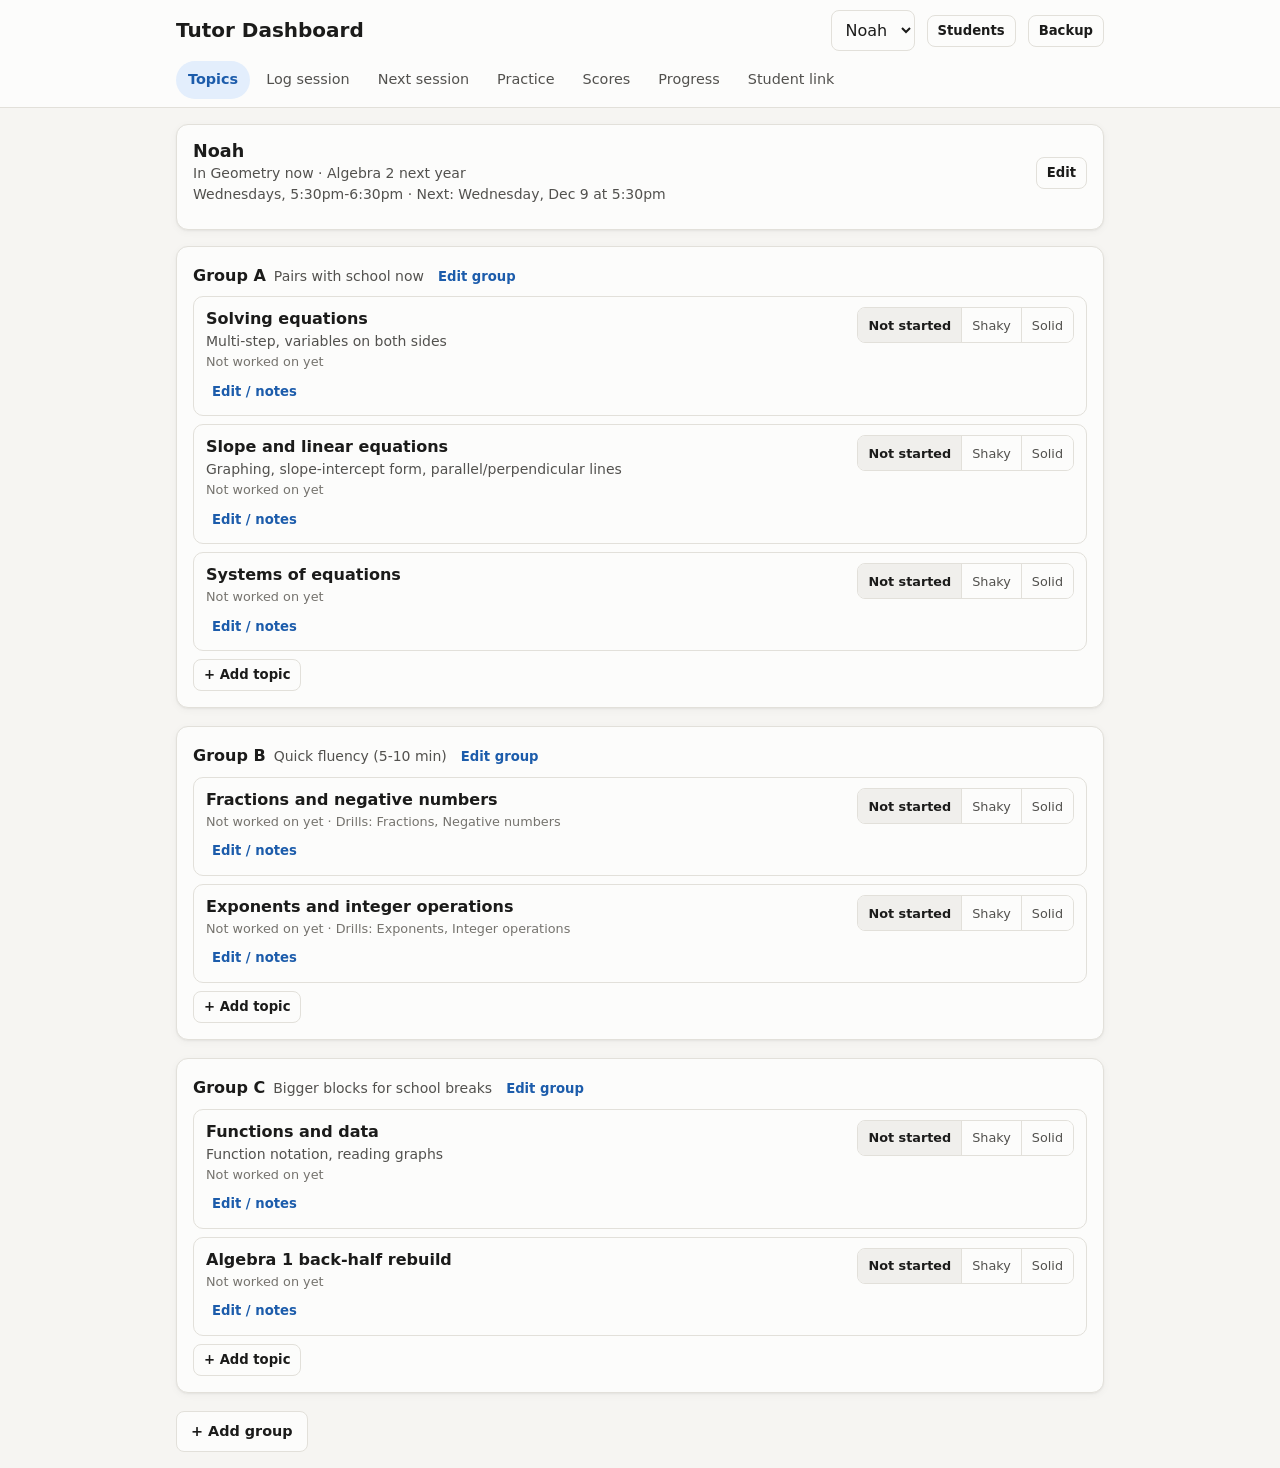
==== index.html @ aded9252 "Add tutor and student dashboards Tutor view: roster, grouped topic tracker, quick session log with p" ====
<!doctype html>
<html lang="en">
<head>
  <meta charset="utf-8">
  <meta name="viewport" content="width=device-width, initial-scale=1">
  <meta name="theme-color" content="#2a78d6">
  <title>Tutor Dashboard</title>
  <link rel="stylesheet" href="css/style.css">
</head>
<body>
  <header class="topbar">
    <div class="topbar-inner">
      <h1>Tutor Dashboard</h1>
      <select id="studentPicker" aria-label="Choose student" style="width:auto;max-width:180px"></select>
      <button class="btn small" data-act="goRoster">Students</button>
      <button class="btn small" data-act="goBackup">Backup</button>
    </div>
    <nav class="tabs" id="tabs" aria-label="Sections"></nav>
  </header>

  <main class="wrap" id="view"></main>

  <dialog id="dlg"><form method="dialog" id="dlgForm"></form></dialog>

  <script src="js/common.js"></script>
  <script src="js/tutor.js"></script>
</body>
</html>
---- css/style.css ----
:root {
  color-scheme: light;
  --bg: #f6f5f2;
  --surface: #fcfcfb;
  --surface-2: #f0efec;
  --border: #e2e0da;
  --text: #1b1b1a;
  --text-2: #52514e;
  --text-3: #75736e;
  --accent: #2a78d6;
  --accent-ink: #1c5cab;
  --accent-soft: #e3eefc;
  --danger: #c23434;
  --series-1: #2a78d6;
  --series-2: #eb6834;
  --st-none: #b9b7b0;
  --st-shaky: #fab219;
  --st-solid: #0ca30c;
  --st-shaky-ink: #8a5a00;
  --st-solid-ink: #006300;
  --radius: 12px;
  --shadow: 0 1px 2px rgba(0,0,0,.05), 0 2px 8px rgba(0,0,0,.04);
}
@media (prefers-color-scheme: dark) {
  :root:not([data-theme="light"]) {
    color-scheme: dark;
    --bg: #121211;
    --surface: #1a1a19;
    --surface-2: #242422;
    --border: #33332f;
    --text: #f0efec;
    --text-2: #c3c2b7;
    --text-3: #9a998f;
    --accent: #3987e5;
    --accent-ink: #86b6ef;
    --accent-soft: #1d2c40;
    --danger: #e66767;
    --series-1: #3987e5;
    --series-2: #d95926;
    --st-none: #5d5c57;
    --st-shaky-ink: #fab219;
    --st-solid-ink: #4fd04f;
    --shadow: none;
  }
}
:root[data-theme="dark"] {
  color-scheme: dark;
  --bg: #121211; --surface: #1a1a19; --surface-2: #242422; --border: #33332f;
  --text: #f0efec; --text-2: #c3c2b7; --text-3: #9a998f;
  --accent: #3987e5; --accent-ink: #86b6ef; --accent-soft: #1d2c40; --danger: #e66767;
  --series-1: #3987e5; --series-2: #d95926; --st-none: #5d5c57;
  --st-shaky-ink: #fab219; --st-solid-ink: #4fd04f; --shadow: none;
}

* { box-sizing: border-box; }
html { -webkit-text-size-adjust: 100%; }
body {
  margin: 0;
  background: var(--bg);
  color: var(--text);
  font: 16px/1.5 system-ui, -apple-system, "Segoe UI", Roboto, sans-serif;
}
a { color: var(--accent-ink); }
h1, h2, h3 { line-height: 1.25; margin: 0 0 .5rem; }
h1 { font-size: 1.25rem; }
h2 { font-size: 1.1rem; }
h3 { font-size: 1rem; }
p { margin: 0 0 .75rem; }
.muted { color: var(--text-2); }
.small { font-size: .875rem; }
.hidden { display: none !important; }

/* Layout */
.topbar {
  position: sticky; top: 0; z-index: 10;
  background: var(--surface);
  border-bottom: 1px solid var(--border);
}
.topbar-inner {
  max-width: 960px; margin: 0 auto; padding: 10px 16px;
  display: flex; align-items: center; gap: 12px; flex-wrap: wrap;
}
.topbar h1 { margin: 0; flex: 1; min-width: 140px; }
@media (max-width: 520px) { .topbar h1 { flex-basis: 100%; } .topbar select { flex: 1; } }
.wrap { max-width: 960px; margin: 0 auto; padding: 16px; }
.tabs {
  display: flex; gap: 4px; overflow-x: auto; scrollbar-width: none;
  max-width: 960px; margin: 0 auto; padding: 0 16px 8px;
}
.tabs::-webkit-scrollbar { display: none; }
.tab {
  flex: none; border: 0; background: transparent; color: var(--text-2);
  padding: 8px 12px; border-radius: 999px; font: inherit; font-size: .9rem; cursor: pointer;
}
.tab[aria-selected="true"] { background: var(--accent-soft); color: var(--accent-ink); font-weight: 600; }

.card {
  background: var(--surface); border: 1px solid var(--border);
  border-radius: var(--radius); padding: 16px; margin-bottom: 16px; box-shadow: var(--shadow);
}
.card-head { display: flex; align-items: center; justify-content: space-between; gap: 8px; flex-wrap: wrap; margin-bottom: 8px; }
.card-head h2, .card-head h3 { margin: 0; }
.grid-2 { display: grid; gap: 16px; grid-template-columns: 1fr; }
@media (min-width: 720px) { .grid-2 { grid-template-columns: 1fr 1fr; } }
.row { display: flex; gap: 8px; flex-wrap: wrap; align-items: center; }
.row > .grow { flex: 1; min-width: 0; }
.stack > * + * { margin-top: 8px; }

/* Forms */
label { display: block; font-size: .875rem; color: var(--text-2); margin-bottom: 4px; }
input, select, textarea {
  width: 100%; font: inherit; font-size: 16px; color: var(--text);
  background: var(--surface); border: 1px solid var(--border); border-radius: 8px;
  padding: 9px 10px;
}
textarea { min-height: 70px; resize: vertical; }
input:focus, select:focus, textarea:focus, button:focus-visible { outline: 2px solid var(--accent); outline-offset: 1px; }
input[type="checkbox"] { width: 20px; height: 20px; margin: 0; accent-color: var(--accent); flex: none; }
.field { margin-bottom: 12px; }
.fields { display: grid; gap: 0 12px; grid-template-columns: 1fr; }
@media (min-width: 560px) { .fields { grid-template-columns: 1fr 1fr; } }
.fields .full { grid-column: 1 / -1; }

.btn {
  display: inline-flex; align-items: center; justify-content: center; gap: 6px;
  font: inherit; font-size: .9rem; font-weight: 600; cursor: pointer;
  border-radius: 8px; padding: 9px 14px; border: 1px solid var(--border);
  background: var(--surface); color: var(--text); text-decoration: none; min-height: 40px;
}
.btn:hover { background: var(--surface-2); }
.btn.primary { background: var(--accent); border-color: var(--accent); color: #fff; }
.btn.primary:hover { filter: brightness(1.07); }
.btn.danger { color: var(--danger); }
.btn.small { padding: 5px 10px; min-height: 32px; font-size: .825rem; }
.btn.link { border: 0; background: none; padding: 4px 6px; min-height: 0; color: var(--accent-ink); }
.btn.block { width: 100%; }

/* Status */
.seg { display: inline-flex; border: 1px solid var(--border); border-radius: 8px; overflow: hidden; }
.seg button {
  font: inherit; font-size: .8rem; border: 0; background: var(--surface); color: var(--text-2);
  padding: 6px 10px; cursor: pointer; min-height: 34px;
}
.seg button + button { border-left: 1px solid var(--border); }
.seg button[aria-pressed="true"][data-s="none"] { background: var(--surface-2); color: var(--text); font-weight: 600; }
.seg button[aria-pressed="true"][data-s="shaky"] { background: var(--st-shaky); color: #2b1d00; font-weight: 600; }
.seg button[aria-pressed="true"][data-s="solid"] { background: var(--st-solid); color: #fff; font-weight: 600; }

.pill {
  display: inline-flex; align-items: center; gap: 5px; font-size: .78rem; font-weight: 600;
  border-radius: 999px; padding: 2px 9px; background: var(--surface-2); color: var(--text-2); white-space: nowrap;
}
.pill .dot { width: 8px; height: 8px; border-radius: 50%; background: var(--st-none); }
.pill.shaky { color: var(--st-shaky-ink); }
.pill.shaky .dot { background: var(--st-shaky); }
.pill.solid { color: var(--st-solid-ink); }
.pill.solid .dot { background: var(--st-solid); }
.pill.info { background: var(--accent-soft); color: var(--accent-ink); }

/* Topic list */
.group { margin-bottom: 18px; }
.group-head { display: flex; align-items: baseline; gap: 8px; flex-wrap: wrap; margin-bottom: 6px; }
.group-head h3 { margin: 0; }
.topic {
  border: 1px solid var(--border); border-radius: 10px; padding: 10px 12px; margin-bottom: 8px; background: var(--surface);
}
.topic-top { display: flex; gap: 8px; align-items: flex-start; justify-content: space-between; flex-wrap: wrap; }
.topic-name { font-weight: 600; }
.topic-meta { font-size: .8rem; color: var(--text-3); }
details > summary { cursor: pointer; color: var(--accent-ink); font-size: .85rem; list-style: none; }
details > summary::-webkit-details-marker { display: none; }

/* Lists */
.list { list-style: none; margin: 0; padding: 0; }
.list li { padding: 10px 0; border-bottom: 1px solid var(--border); }
.list li:last-child { border-bottom: 0; }
.empty { color: var(--text-3); font-size: .9rem; padding: 8px 0; }

/* Progress bars (student) */
.pbar { height: 12px; background: var(--surface-2); border-radius: 999px; overflow: hidden; }
.pbar > span { display: block; height: 100%; border-radius: 999px; background: var(--accent); transition: width .4s; }
.pbar.shaky > span { background: var(--st-shaky); }
.pbar.solid > span { background: var(--st-solid); }

/* Planner */
.plan-item { display: flex; gap: 12px; align-items: flex-start; padding: 10px 0; border-bottom: 1px solid var(--border); }
.plan-item:last-child { border-bottom: 0; }
.plan-rank {
  flex: none; width: 28px; height: 28px; border-radius: 50%; display: grid; place-items: center;
  background: var(--accent-soft); color: var(--accent-ink); font-weight: 700; font-size: .85rem;
}
.reasons { font-size: .8rem; color: var(--text-2); }

/* Timeline grid */
.tl-wrap { overflow-x: auto; }
.tl { border-collapse: separate; border-spacing: 2px; font-size: .78rem; }
.tl th { font-weight: 500; color: var(--text-3); white-space: nowrap; padding: 2px 4px; }
.tl th.topic-col { text-align: left; color: var(--text); min-width: 140px; max-width: 200px; white-space: normal; }
.tl td { width: 34px; min-width: 34px; height: 26px; border-radius: 4px; text-align: center; font-weight: 700; font-size: .7rem; }
.tl td.none { background: var(--surface-2); color: var(--text-3); }
.tl td.shaky { background: var(--st-shaky); color: #2b1d00; }
.tl td.solid { background: var(--st-solid); color: #fff; }
.tl td.blank { background: transparent; }
.legend { display: flex; gap: 14px; flex-wrap: wrap; font-size: .8rem; color: var(--text-2); margin-top: 8px; }
.legend span { display: inline-flex; gap: 6px; align-items: center; }
.sw { width: 12px; height: 12px; border-radius: 3px; display: inline-block; }
.sw.line { height: 3px; border-radius: 2px; }

/* Score chart */
.chart { position: relative; }
.chart svg { display: block; width: 100%; height: auto; overflow: visible; }
.chart .grid line { stroke: var(--border); }
.chart .axis text { fill: var(--text-3); font-size: 11px; }
.chart .lbl { font-size: 11px; font-weight: 600; fill: var(--text-2); }
.tip {
  position: absolute; pointer-events: none; background: var(--text); color: var(--bg);
  font-size: .8rem; padding: 6px 9px; border-radius: 6px; white-space: nowrap; transform: translate(-50%, -110%);
}
.flag {
  border-left: 4px solid var(--st-shaky); background: var(--surface-2); border-radius: 6px; padding: 10px 12px; font-size: .9rem;
}
.flag.good { border-color: var(--st-solid); }
table.data { width: 100%; border-collapse: collapse; font-size: .875rem; }
table.data th, table.data td { text-align: left; padding: 7px 6px; border-bottom: 1px solid var(--border); }
table.data th { color: var(--text-3); font-weight: 500; }

/* Student hero / drills */
.hero { background: var(--accent-soft); border-color: transparent; }
.hero h2 { color: var(--accent-ink); }
.stats { display: grid; grid-template-columns: repeat(3, 1fr); gap: 8px; }
.stat { background: var(--surface); border: 1px solid var(--border); border-radius: 10px; padding: 10px; text-align: center; }
.stat b { display: block; font-size: 1.4rem; line-height: 1.2; }
.stat span { font-size: .75rem; color: var(--text-2); }
.drill-grid { display: grid; gap: 10px; grid-template-columns: 1fr 1fr; }
.drill-btn {
  text-align: left; font: inherit; cursor: pointer; border: 1px solid var(--border); border-radius: 10px;
  background: var(--surface); color: var(--text); padding: 12px;
}
.drill-btn:hover { border-color: var(--accent); }
.drill-btn b { display: block; }
.drill-btn span { font-size: .8rem; color: var(--text-2); }
.drill-btn.rec { border-color: var(--accent); background: var(--accent-soft); }
.question { font-size: 1.6rem; font-weight: 700; text-align: center; padding: 18px 0 12px; font-variant-numeric: tabular-nums; }
.answer-row { display: flex; gap: 8px; }
.answer-row input { font-size: 1.2rem; text-align: center; }
.feedback { min-height: 1.6em; text-align: center; font-weight: 600; margin-top: 10px; }
.feedback.ok { color: var(--st-solid-ink); }
.feedback.no { color: var(--text-2); }
.conf { display: grid; grid-template-columns: repeat(5, 1fr); gap: 6px; }
.conf button {
  font: inherit; font-size: .78rem; border: 1px solid var(--border); border-radius: 8px; background: var(--surface);
  color: var(--text); padding: 10px 4px; cursor: pointer; line-height: 1.2;
}
.conf button b { display: block; font-size: 1.1rem; }
.conf button[aria-pressed="true"] { background: var(--accent); border-color: var(--accent); color: #fff; }

.toast {
  position: fixed; left: 50%; bottom: 20px; transform: translateX(-50%); z-index: 50;
  background: var(--text); color: var(--bg); padding: 10px 16px; border-radius: 999px; font-size: .9rem;
  box-shadow: 0 4px 16px rgba(0,0,0,.2); max-width: calc(100% - 32px); text-align: center;
}
.code-box { font-family: ui-monospace, Menlo, Consolas, monospace; font-size: .8rem; word-break: break-all; }

dialog {
  border: 1px solid var(--border); border-radius: var(--radius); background: var(--surface); color: var(--text);
  padding: 16px; width: min(560px, calc(100% - 32px)); max-height: calc(100% - 32px);
}
dialog::backdrop { background: rgba(0,0,0,.4); }

@media print { .topbar, .tabs, .btn { display: none !important; } }
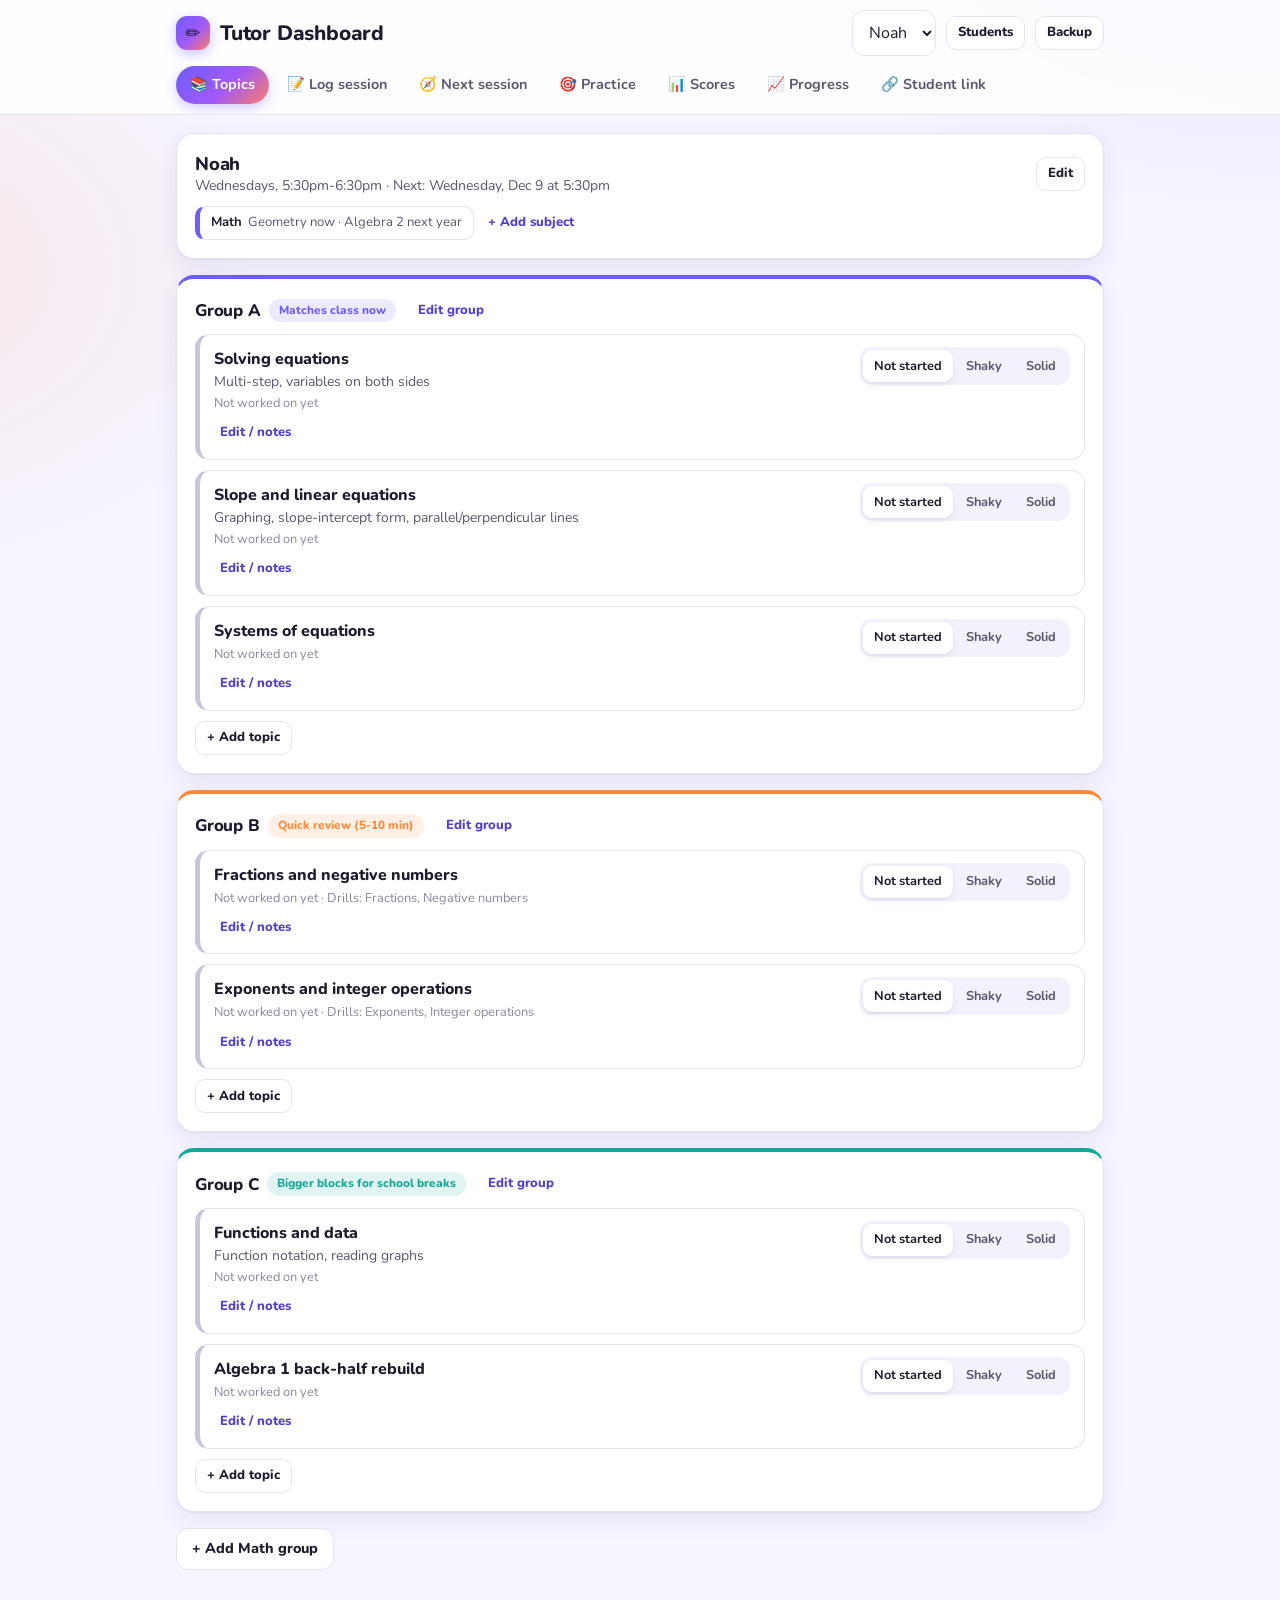
==== commit ceb556a8: "Refresh the look of both dashboards Warmer violet-to-coral palette with matching dark mode, Nunito f" ====
--- a/index.html
+++ b/index.html
@@ -3,14 +3,17 @@
 <head>
   <meta charset="utf-8">
   <meta name="viewport" content="width=device-width, initial-scale=1">
-  <meta name="theme-color" content="#2a78d6">
+  <meta name="theme-color" content="#6d5dfc">
   <title>Tutor Dashboard</title>
+  <link rel="preconnect" href="https://fonts.googleapis.com">
+  <link rel="preconnect" href="https://fonts.gstatic.com" crossorigin>
+  <link rel="stylesheet" href="https://fonts.googleapis.com/css2?family=Nunito:wght@400;600;700;800;900&display=swap">
   <link rel="stylesheet" href="css/style.css">
 </head>
 <body>
   <header class="topbar">
     <div class="topbar-inner">
-      <h1>Tutor Dashboard</h1>
+      <h1><span class="logo" aria-hidden="true">✏️</span>Tutor Dashboard</h1>
       <select id="studentPicker" aria-label="Choose student" style="width:auto;max-width:180px"></select>
       <button class="btn small" data-act="goRoster">Students</button>
       <button class="btn small" data-act="goBackup">Backup</button>
--- a/css/style.css
+++ b/css/style.css
@@ -1,69 +1,106 @@
 :root {
   color-scheme: light;
-  --bg: #f6f5f2;
-  --surface: #fcfcfb;
-  --surface-2: #f0efec;
-  --border: #e2e0da;
-  --text: #1b1b1a;
-  --text-2: #52514e;
-  --text-3: #75736e;
-  --accent: #2a78d6;
-  --accent-ink: #1c5cab;
-  --accent-soft: #e3eefc;
-  --danger: #c23434;
+  --bg: #f6f4ff;
+  --bg-glow-1: rgba(139, 125, 255, .18);
+  --bg-glow-2: rgba(255, 138, 101, .14);
+  --surface: #ffffff;
+  --surface-2: #f3f1fb;
+  --border: #e6e2f3;
+  --text: #1f1b2e;
+  --text-2: #5a5670;
+  --text-3: #8b87a1;
+  --accent: #6d5dfc;
+  --accent-ink: #4f3fd9;
+  --accent-soft: #eeebff;
+  --brand: linear-gradient(135deg, #6d5dfc 0%, #a259f7 55%, #ff7f66 100%);
+  --danger: #d6455d;
   --series-1: #2a78d6;
   --series-2: #eb6834;
-  --st-none: #b9b7b0;
+  --st-none: #c9c5d8;
   --st-shaky: #fab219;
-  --st-solid: #0ca30c;
+  --st-solid: #1fb36b;
   --st-shaky-ink: #8a5a00;
-  --st-solid-ink: #006300;
-  --radius: 12px;
-  --shadow: 0 1px 2px rgba(0,0,0,.05), 0 2px 8px rgba(0,0,0,.04);
+  --st-shaky-soft: #fff4d9;
+  --st-solid-ink: #0b7a45;
+  --st-solid-soft: #e0f7ea;
+  --k-school: #6d5dfc;
+  --k-fluency: #ff8a3d;
+  --k-break: #14a89a;
+  --k-other: #8b87a1;
+  --subj-0: #6d5dfc;
+  --subj-1: #ff7f66;
+  --subj-2: #14a89a;
+  --subj-3: #e0559a;
+  --subj-4: #2a78d6;
+  --radius: 18px;
+  --shadow: 0 1px 2px rgba(40, 25, 110, .05), 0 8px 24px rgba(40, 25, 110, .07);
+  --shadow-sm: 0 1px 2px rgba(40, 25, 110, .06), 0 3px 8px rgba(40, 25, 110, .06);
 }
 @media (prefers-color-scheme: dark) {
   :root:not([data-theme="light"]) {
     color-scheme: dark;
-    --bg: #121211;
-    --surface: #1a1a19;
-    --surface-2: #242422;
-    --border: #33332f;
-    --text: #f0efec;
-    --text-2: #c3c2b7;
-    --text-3: #9a998f;
-    --accent: #3987e5;
-    --accent-ink: #86b6ef;
-    --accent-soft: #1d2c40;
-    --danger: #e66767;
+    --bg: #13111b;
+    --bg-glow-1: rgba(139, 125, 255, .14);
+    --bg-glow-2: rgba(255, 138, 101, .08);
+    --surface: #1d1a28;
+    --surface-2: #272336;
+    --border: #353048;
+    --text: #f3f1fa;
+    --text-2: #c5c0da;
+    --text-3: #908ba8;
+    --accent: #8b7dff;
+    --accent-ink: #b9b0ff;
+    --accent-soft: #2b2650;
+    --danger: #f07386;
     --series-1: #3987e5;
     --series-2: #d95926;
-    --st-none: #5d5c57;
-    --st-shaky-ink: #fab219;
-    --st-solid-ink: #4fd04f;
-    --shadow: none;
+    --st-none: #4d4862;
+    --st-shaky-ink: #fbc34d;
+    --st-shaky-soft: #3a3020;
+    --st-solid-ink: #5fdc9c;
+    --st-solid-soft: #183527;
+    --k-school: #8b7dff;
+    --k-fluency: #ff9a55;
+    --k-break: #2cc4b4;
+    --subj-0: #8b7dff;
+    --subj-1: #ff8f78;
+    --subj-2: #2cc4b4;
+    --subj-3: #ef6fae;
+    --subj-4: #4b97ee;
+    --shadow: 0 1px 2px rgba(0, 0, 0, .3), 0 8px 24px rgba(0, 0, 0, .25);
+    --shadow-sm: 0 1px 2px rgba(0, 0, 0, .3);
   }
 }
 :root[data-theme="dark"] {
   color-scheme: dark;
-  --bg: #121211; --surface: #1a1a19; --surface-2: #242422; --border: #33332f;
-  --text: #f0efec; --text-2: #c3c2b7; --text-3: #9a998f;
-  --accent: #3987e5; --accent-ink: #86b6ef; --accent-soft: #1d2c40; --danger: #e66767;
-  --series-1: #3987e5; --series-2: #d95926; --st-none: #5d5c57;
-  --st-shaky-ink: #fab219; --st-solid-ink: #4fd04f; --shadow: none;
+  --bg: #13111b; --bg-glow-1: rgba(139, 125, 255, .14); --bg-glow-2: rgba(255, 138, 101, .08);
+  --surface: #1d1a28; --surface-2: #272336; --border: #353048;
+  --text: #f3f1fa; --text-2: #c5c0da; --text-3: #908ba8;
+  --accent: #8b7dff; --accent-ink: #b9b0ff; --accent-soft: #2b2650; --danger: #f07386;
+  --series-1: #3987e5; --series-2: #d95926; --st-none: #4d4862;
+  --st-shaky-ink: #fbc34d; --st-shaky-soft: #3a3020; --st-solid-ink: #5fdc9c; --st-solid-soft: #183527;
+  --k-school: #8b7dff; --k-fluency: #ff9a55; --k-break: #2cc4b4;
+  --subj-0: #8b7dff; --subj-1: #ff8f78; --subj-2: #2cc4b4; --subj-3: #ef6fae; --subj-4: #4b97ee;
+  --shadow: 0 1px 2px rgba(0, 0, 0, .3), 0 8px 24px rgba(0, 0, 0, .25); --shadow-sm: 0 1px 2px rgba(0, 0, 0, .3);
 }
 
 * { box-sizing: border-box; }
 html { -webkit-text-size-adjust: 100%; }
 body {
   margin: 0;
-  background: var(--bg);
+  min-height: 100vh;
+  background:
+    radial-gradient(900px 500px at 100% -10%, var(--bg-glow-1), transparent 60%),
+    radial-gradient(700px 500px at -10% 30%, var(--bg-glow-2), transparent 60%),
+    var(--bg);
+  background-attachment: fixed;
   color: var(--text);
-  font: 16px/1.5 system-ui, -apple-system, "Segoe UI", Roboto, sans-serif;
+  font: 16px/1.5 "Nunito", system-ui, -apple-system, "Segoe UI", Roboto, sans-serif;
 }
 a { color: var(--accent-ink); }
-h1, h2, h3 { line-height: 1.25; margin: 0 0 .5rem; }
-h1 { font-size: 1.25rem; }
-h2 { font-size: 1.1rem; }
+h1, h2, h3 { line-height: 1.25; margin: 0 0 .5rem; font-weight: 800; letter-spacing: -.01em; }
+h1 { font-size: 1.3rem; }
+h2 { font-size: 1.15rem; }
 h3 { font-size: 1rem; }
 p { margin: 0 0 .75rem; }
 .muted { color: var(--text-2); }
@@ -73,32 +110,39 @@
 /* Layout */
 .topbar {
   position: sticky; top: 0; z-index: 10;
-  background: var(--surface);
+  background: color-mix(in srgb, var(--surface) 82%, transparent);
+  -webkit-backdrop-filter: blur(14px); backdrop-filter: blur(14px);
   border-bottom: 1px solid var(--border);
 }
 .topbar-inner {
   max-width: 960px; margin: 0 auto; padding: 10px 16px;
-  display: flex; align-items: center; gap: 12px; flex-wrap: wrap;
-}
-.topbar h1 { margin: 0; flex: 1; min-width: 140px; }
+  display: flex; align-items: center; gap: 10px; flex-wrap: wrap;
+}
+.topbar h1 { margin: 0; flex: 1; min-width: 140px; display: flex; align-items: center; gap: 10px; }
+.logo {
+  width: 34px; height: 34px; border-radius: 11px; background: var(--brand); flex: none;
+  display: grid; place-items: center; font-size: 18px; box-shadow: 0 4px 12px rgba(109, 93, 252, .35);
+}
 @media (max-width: 520px) { .topbar h1 { flex-basis: 100%; } .topbar select { flex: 1; } }
-.wrap { max-width: 960px; margin: 0 auto; padding: 16px; }
+.wrap { max-width: 960px; margin: 0 auto; padding: 18px 16px 40px; }
 .tabs {
   display: flex; gap: 4px; overflow-x: auto; scrollbar-width: none;
-  max-width: 960px; margin: 0 auto; padding: 0 16px 8px;
+  max-width: 960px; margin: 0 auto; padding: 0 16px 10px;
 }
 .tabs::-webkit-scrollbar { display: none; }
 .tab {
   flex: none; border: 0; background: transparent; color: var(--text-2);
-  padding: 8px 12px; border-radius: 999px; font: inherit; font-size: .9rem; cursor: pointer;
-}
-.tab[aria-selected="true"] { background: var(--accent-soft); color: var(--accent-ink); font-weight: 600; }
+  padding: 8px 14px; border-radius: 999px; font: inherit; font-size: .9rem; font-weight: 700; cursor: pointer;
+  transition: background .15s, color .15s;
+}
+.tab:hover { background: var(--surface-2); color: var(--text); }
+.tab[aria-selected="true"] { background: var(--brand); color: #fff; box-shadow: 0 4px 12px rgba(109, 93, 252, .3); }
 
 .card {
   background: var(--surface); border: 1px solid var(--border);
-  border-radius: var(--radius); padding: 16px; margin-bottom: 16px; box-shadow: var(--shadow);
-}
-.card-head { display: flex; align-items: center; justify-content: space-between; gap: 8px; flex-wrap: wrap; margin-bottom: 8px; }
+  border-radius: var(--radius); padding: 18px; margin-bottom: 16px; box-shadow: var(--shadow);
+}
+.card-head { display: flex; align-items: center; justify-content: space-between; gap: 8px; flex-wrap: wrap; margin-bottom: 10px; }
 .card-head h2, .card-head h3 { margin: 0; }
 .grid-2 { display: grid; gap: 16px; grid-template-columns: 1fr; }
 @media (min-width: 720px) { .grid-2 { grid-template-columns: 1fr 1fr; } }
@@ -106,104 +150,136 @@
 .row > .grow { flex: 1; min-width: 0; }
 .stack > * + * { margin-top: 8px; }
 
+.subject-title {
+  display: flex; align-items: center; gap: 10px; margin: 24px 0 12px; font-size: 1.3rem;
+}
+.subject-title::before {
+  content: ""; width: 12px; height: 12px; border-radius: 4px; background: var(--subj, var(--accent)); transform: rotate(45deg);
+}
+
 /* Forms */
-label { display: block; font-size: .875rem; color: var(--text-2); margin-bottom: 4px; }
+label { display: block; font-size: .85rem; font-weight: 700; color: var(--text-2); margin-bottom: 5px; }
 input, select, textarea {
   width: 100%; font: inherit; font-size: 16px; color: var(--text);
-  background: var(--surface); border: 1px solid var(--border); border-radius: 8px;
-  padding: 9px 10px;
-}
-textarea { min-height: 70px; resize: vertical; }
-input:focus, select:focus, textarea:focus, button:focus-visible { outline: 2px solid var(--accent); outline-offset: 1px; }
-input[type="checkbox"] { width: 20px; height: 20px; margin: 0; accent-color: var(--accent); flex: none; }
-.field { margin-bottom: 12px; }
+  background: var(--surface); border: 1.5px solid var(--border); border-radius: 12px;
+  padding: 10px 12px; transition: border-color .15s, box-shadow .15s;
+}
+textarea { min-height: 76px; resize: vertical; }
+input:focus, select:focus, textarea:focus { outline: none; border-color: var(--accent); box-shadow: 0 0 0 4px var(--accent-soft); }
+button:focus-visible, a:focus-visible { outline: 3px solid var(--accent); outline-offset: 2px; }
+input[type="checkbox"] { width: 22px; height: 22px; margin: 0; accent-color: var(--accent); flex: none; padding: 0; }
+.field { margin-bottom: 14px; }
 .fields { display: grid; gap: 0 12px; grid-template-columns: 1fr; }
 @media (min-width: 560px) { .fields { grid-template-columns: 1fr 1fr; } }
 .fields .full { grid-column: 1 / -1; }
 
 .btn {
   display: inline-flex; align-items: center; justify-content: center; gap: 6px;
-  font: inherit; font-size: .9rem; font-weight: 600; cursor: pointer;
-  border-radius: 8px; padding: 9px 14px; border: 1px solid var(--border);
-  background: var(--surface); color: var(--text); text-decoration: none; min-height: 40px;
-}
-.btn:hover { background: var(--surface-2); }
-.btn.primary { background: var(--accent); border-color: var(--accent); color: #fff; }
-.btn.primary:hover { filter: brightness(1.07); }
+  font: inherit; font-size: .9rem; font-weight: 800; cursor: pointer;
+  border-radius: 12px; padding: 9px 15px; border: 1.5px solid var(--border);
+  background: var(--surface); color: var(--text); text-decoration: none; min-height: 42px;
+  transition: transform .1s, box-shadow .15s, background .15s, border-color .15s;
+}
+.btn:hover { border-color: var(--accent); color: var(--accent-ink); }
+.btn:active { transform: scale(.97); }
+.btn:disabled { opacity: .5; cursor: default; }
+.btn.primary { background: var(--brand); border-color: transparent; color: #fff; box-shadow: 0 4px 14px rgba(109, 93, 252, .3); }
+.btn.primary:hover { color: #fff; box-shadow: 0 6px 18px rgba(109, 93, 252, .4); }
 .btn.danger { color: var(--danger); }
-.btn.small { padding: 5px 10px; min-height: 32px; font-size: .825rem; }
-.btn.link { border: 0; background: none; padding: 4px 6px; min-height: 0; color: var(--accent-ink); }
+.btn.small { padding: 5px 11px; min-height: 34px; font-size: .82rem; border-radius: 10px; }
+.btn.link { border: 0; background: none; padding: 4px 6px; min-height: 0; color: var(--accent-ink); box-shadow: none; }
+.btn.link:hover { text-decoration: underline; }
+.btn.link.danger { color: var(--danger); }
 .btn.block { width: 100%; }
+.chip { border-radius: 999px; }
+.chip[aria-pressed="true"] { background: var(--accent-soft); color: var(--accent-ink); border-color: var(--accent); }
+.subj-btn { border-left: 5px solid var(--subj, var(--accent)); }
 
 /* Status */
-.seg { display: inline-flex; border: 1px solid var(--border); border-radius: 8px; overflow: hidden; }
+.seg { display: inline-flex; background: var(--surface-2); border-radius: 12px; padding: 3px; gap: 2px; }
 .seg button {
-  font: inherit; font-size: .8rem; border: 0; background: var(--surface); color: var(--text-2);
-  padding: 6px 10px; cursor: pointer; min-height: 34px;
-}
-.seg button + button { border-left: 1px solid var(--border); }
-.seg button[aria-pressed="true"][data-s="none"] { background: var(--surface-2); color: var(--text); font-weight: 600; }
-.seg button[aria-pressed="true"][data-s="shaky"] { background: var(--st-shaky); color: #2b1d00; font-weight: 600; }
-.seg button[aria-pressed="true"][data-s="solid"] { background: var(--st-solid); color: #fff; font-weight: 600; }
+  font: inherit; font-size: .8rem; font-weight: 700; border: 0; background: transparent; color: var(--text-2);
+  padding: 6px 11px; cursor: pointer; min-height: 32px; border-radius: 9px; transition: background .15s, color .15s;
+}
+.seg button:hover { color: var(--text); }
+.seg button[aria-pressed="true"][data-s="none"] { background: var(--surface); color: var(--text); box-shadow: var(--shadow-sm); }
+.seg button[aria-pressed="true"][data-s="shaky"] { background: var(--st-shaky); color: #2b1d00; box-shadow: var(--shadow-sm); }
+.seg button[aria-pressed="true"][data-s="solid"] { background: var(--st-solid); color: #fff; box-shadow: var(--shadow-sm); }
 
 .pill {
-  display: inline-flex; align-items: center; gap: 5px; font-size: .78rem; font-weight: 600;
-  border-radius: 999px; padding: 2px 9px; background: var(--surface-2); color: var(--text-2); white-space: nowrap;
+  display: inline-flex; align-items: center; gap: 5px; font-size: .76rem; font-weight: 800;
+  border-radius: 999px; padding: 3px 10px; background: var(--surface-2); color: var(--text-2); white-space: nowrap;
 }
 .pill .dot { width: 8px; height: 8px; border-radius: 50%; background: var(--st-none); }
-.pill.shaky { color: var(--st-shaky-ink); }
+.pill.shaky { color: var(--st-shaky-ink); background: var(--st-shaky-soft); }
 .pill.shaky .dot { background: var(--st-shaky); }
-.pill.solid { color: var(--st-solid-ink); }
+.pill.solid { color: var(--st-solid-ink); background: var(--st-solid-soft); }
 .pill.solid .dot { background: var(--st-solid); }
 .pill.info { background: var(--accent-soft); color: var(--accent-ink); }
 
-/* Topic list */
-.group { margin-bottom: 18px; }
-.group-head { display: flex; align-items: baseline; gap: 8px; flex-wrap: wrap; margin-bottom: 6px; }
-.group-head h3 { margin: 0; }
+/* Groups and topics */
+.group { --k: var(--k-other); border-top: 4px solid var(--k); }
+.group.kind-school { --k: var(--k-school); }
+.group.kind-fluency { --k: var(--k-fluency); }
+.group.kind-break { --k: var(--k-break); }
+.group-head { display: flex; align-items: center; gap: 8px; flex-wrap: wrap; margin-bottom: 10px; }
+.group-head h3 { margin: 0; font-size: 1.05rem; }
+.kind-tag {
+  font-size: .74rem; font-weight: 800; padding: 3px 10px; border-radius: 999px;
+  color: var(--k); background: color-mix(in srgb, var(--k) 13%, transparent);
+}
 .topic {
-  border: 1px solid var(--border); border-radius: 10px; padding: 10px 12px; margin-bottom: 8px; background: var(--surface);
-}
+  border: 1px solid var(--border); border-left: 5px solid var(--st-none); border-radius: 14px;
+  padding: 12px 14px; margin-bottom: 10px; background: var(--surface);
+}
+.topic.st-shaky { border-left-color: var(--st-shaky); }
+.topic.st-solid { border-left-color: var(--st-solid); }
+.topic.log-row, .topic.gap-row { border-left-width: 1px; }
+.topic.log-row:has(.log-check:checked) { border-color: var(--accent); background: var(--accent-soft); }
 .topic-top { display: flex; gap: 8px; align-items: flex-start; justify-content: space-between; flex-wrap: wrap; }
-.topic-name { font-weight: 600; }
-.topic-meta { font-size: .8rem; color: var(--text-3); }
+.topic-name { font-weight: 800; }
+.topic-meta { font-size: .8rem; color: var(--text-3); margin-top: 2px; }
 details > summary { cursor: pointer; color: var(--accent-ink); font-size: .85rem; list-style: none; }
 details > summary::-webkit-details-marker { display: none; }
 
 /* Lists */
 .list { list-style: none; margin: 0; padding: 0; }
-.list li { padding: 10px 0; border-bottom: 1px solid var(--border); }
+.list li { padding: 12px 0; border-bottom: 1px solid var(--border); }
 .list li:last-child { border-bottom: 0; }
-.empty { color: var(--text-3); font-size: .9rem; padding: 8px 0; }
-
-/* Progress bars (student) */
+.empty {
+  color: var(--text-3); font-size: .9rem; padding: 14px; text-align: center;
+  border: 1.5px dashed var(--border); border-radius: 14px; margin: 4px 0 10px;
+}
+
+/* Progress bars */
 .pbar { height: 12px; background: var(--surface-2); border-radius: 999px; overflow: hidden; }
-.pbar > span { display: block; height: 100%; border-radius: 999px; background: var(--accent); transition: width .4s; }
-.pbar.shaky > span { background: var(--st-shaky); }
-.pbar.solid > span { background: var(--st-solid); }
+.pbar > span { display: block; height: 100%; border-radius: 999px; background: var(--brand); transition: width .6s cubic-bezier(.2, .8, .2, 1); }
+.pbar.shaky > span { background: linear-gradient(90deg, #ffcf4d, var(--st-shaky)); }
+.pbar.solid > span { background: linear-gradient(90deg, #4fd690, var(--st-solid)); }
 
 /* Planner */
-.plan-item { display: flex; gap: 12px; align-items: flex-start; padding: 10px 0; border-bottom: 1px solid var(--border); }
+.plan-item { display: flex; gap: 12px; align-items: flex-start; padding: 12px 0; border-bottom: 1px solid var(--border); }
 .plan-item:last-child { border-bottom: 0; }
 .plan-rank {
-  flex: none; width: 28px; height: 28px; border-radius: 50%; display: grid; place-items: center;
-  background: var(--accent-soft); color: var(--accent-ink); font-weight: 700; font-size: .85rem;
-}
-.reasons { font-size: .8rem; color: var(--text-2); }
+  flex: none; width: 30px; height: 30px; border-radius: 10px; display: grid; place-items: center;
+  background: var(--accent-soft); color: var(--accent-ink); font-weight: 800; font-size: .85rem;
+}
+.plan-item:first-of-type .plan-rank { background: var(--brand); color: #fff; }
+.reasons { font-size: .8rem; color: var(--text-2); margin-top: 2px; }
 
 /* Timeline grid */
 .tl-wrap { overflow-x: auto; }
-.tl { border-collapse: separate; border-spacing: 2px; font-size: .78rem; }
-.tl th { font-weight: 500; color: var(--text-3); white-space: nowrap; padding: 2px 4px; }
+.tl { border-collapse: separate; border-spacing: 3px; font-size: .78rem; }
+.tl th { font-weight: 700; color: var(--text-3); white-space: nowrap; padding: 2px 4px; }
 .tl th.topic-col { text-align: left; color: var(--text); min-width: 140px; max-width: 200px; white-space: normal; }
-.tl td { width: 34px; min-width: 34px; height: 26px; border-radius: 4px; text-align: center; font-weight: 700; font-size: .7rem; }
+.tl td { width: 34px; min-width: 34px; height: 28px; border-radius: 7px; text-align: center; font-weight: 800; font-size: .7rem; }
 .tl td.none { background: var(--surface-2); color: var(--text-3); }
 .tl td.shaky { background: var(--st-shaky); color: #2b1d00; }
 .tl td.solid { background: var(--st-solid); color: #fff; }
 .tl td.blank { background: transparent; }
-.legend { display: flex; gap: 14px; flex-wrap: wrap; font-size: .8rem; color: var(--text-2); margin-top: 8px; }
+.legend { display: flex; gap: 14px; flex-wrap: wrap; font-size: .8rem; color: var(--text-2); margin-top: 10px; }
 .legend span { display: inline-flex; gap: 6px; align-items: center; }
-.sw { width: 12px; height: 12px; border-radius: 3px; display: inline-block; }
+.sw { width: 12px; height: 12px; border-radius: 4px; display: inline-block; }
 .sw.line { height: 3px; border-radius: 2px; }
 
 /* Score chart */
@@ -211,60 +287,80 @@
 .chart svg { display: block; width: 100%; height: auto; overflow: visible; }
 .chart .grid line { stroke: var(--border); }
 .chart .axis text { fill: var(--text-3); font-size: 11px; }
-.chart .lbl { font-size: 11px; font-weight: 600; fill: var(--text-2); }
+.chart .lbl { font-size: 11px; font-weight: 700; fill: var(--text-2); }
 .tip {
   position: absolute; pointer-events: none; background: var(--text); color: var(--bg);
-  font-size: .8rem; padding: 6px 9px; border-radius: 6px; white-space: nowrap; transform: translate(-50%, -110%);
+  font-size: .8rem; padding: 6px 10px; border-radius: 8px; white-space: nowrap; transform: translate(-50%, -115%);
 }
 .flag {
-  border-left: 4px solid var(--st-shaky); background: var(--surface-2); border-radius: 6px; padding: 10px 12px; font-size: .9rem;
-}
-.flag.good { border-color: var(--st-solid); }
+  border-left: 5px solid var(--st-shaky); background: var(--st-shaky-soft); border-radius: 12px; padding: 12px 14px; font-size: .9rem;
+}
+.flag.good { border-color: var(--st-solid); background: var(--st-solid-soft); }
 table.data { width: 100%; border-collapse: collapse; font-size: .875rem; }
-table.data th, table.data td { text-align: left; padding: 7px 6px; border-bottom: 1px solid var(--border); }
-table.data th { color: var(--text-3); font-weight: 500; }
-
-/* Student hero / drills */
-.hero { background: var(--accent-soft); border-color: transparent; }
-.hero h2 { color: var(--accent-ink); }
-.stats { display: grid; grid-template-columns: repeat(3, 1fr); gap: 8px; }
-.stat { background: var(--surface); border: 1px solid var(--border); border-radius: 10px; padding: 10px; text-align: center; }
-.stat b { display: block; font-size: 1.4rem; line-height: 1.2; }
-.stat span { font-size: .75rem; color: var(--text-2); }
+table.data th, table.data td { text-align: left; padding: 9px 6px; border-bottom: 1px solid var(--border); }
+table.data th { color: var(--text-3); font-weight: 700; font-size: .8rem; }
+
+/* Student page */
+.hero {
+  background: var(--brand); border: 0; color: #fff; position: relative; overflow: hidden;
+  box-shadow: 0 10px 30px rgba(109, 93, 252, .3);
+}
+.hero::after {
+  content: ""; position: absolute; width: 220px; height: 220px; right: -60px; top: -80px;
+  border-radius: 50%; background: rgba(255, 255, 255, .14);
+}
+.hero h2 { color: #fff; font-size: 1.3rem; position: relative; z-index: 1; }
+.hero p { color: rgba(255, 255, 255, .9); position: relative; z-index: 1; }
+.stats { display: grid; grid-template-columns: repeat(3, 1fr); gap: 8px; position: relative; z-index: 1; }
+.stat {
+  background: rgba(255, 255, 255, .18); border: 1px solid rgba(255, 255, 255, .25); border-radius: 14px;
+  padding: 10px 6px; text-align: center; color: #fff;
+}
+.stat b { display: block; font-size: 1.6rem; line-height: 1.15; font-weight: 900; }
+.stat span { font-size: .74rem; font-weight: 700; opacity: .92; }
+.stat .ico { display: block; font-size: 1.1rem; line-height: 1; margin-bottom: 2px; }
 .drill-grid { display: grid; gap: 10px; grid-template-columns: 1fr 1fr; }
 .drill-btn {
-  text-align: left; font: inherit; cursor: pointer; border: 1px solid var(--border); border-radius: 10px;
-  background: var(--surface); color: var(--text); padding: 12px;
-}
-.drill-btn:hover { border-color: var(--accent); }
-.drill-btn b { display: block; }
+  text-align: left; font: inherit; cursor: pointer; border: 1.5px solid var(--border); border-radius: 16px;
+  background: var(--surface); color: var(--text); padding: 14px; transition: transform .12s, border-color .15s, box-shadow .15s;
+}
+.drill-btn:hover { border-color: var(--accent); transform: translateY(-2px); box-shadow: var(--shadow-sm); }
+.drill-btn .ico { display: block; font-size: 1.5rem; margin-bottom: 4px; }
+.drill-btn b { display: block; font-weight: 800; }
 .drill-btn span { font-size: .8rem; color: var(--text-2); }
 .drill-btn.rec { border-color: var(--accent); background: var(--accent-soft); }
-.question { font-size: 1.6rem; font-weight: 700; text-align: center; padding: 18px 0 12px; font-variant-numeric: tabular-nums; }
+.rec-card { border: 2px solid var(--accent); background: linear-gradient(180deg, var(--accent-soft), var(--surface) 70%); }
+.rec-label { font-size: .75rem; font-weight: 800; text-transform: uppercase; letter-spacing: .05em; color: var(--accent-ink); }
+.question { font-size: 1.8rem; font-weight: 900; text-align: center; padding: 22px 0 14px; font-variant-numeric: tabular-nums; }
 .answer-row { display: flex; gap: 8px; }
-.answer-row input { font-size: 1.2rem; text-align: center; }
-.feedback { min-height: 1.6em; text-align: center; font-weight: 600; margin-top: 10px; }
-.feedback.ok { color: var(--st-solid-ink); }
+.answer-row input { font-size: 1.25rem; text-align: center; font-weight: 700; }
+.feedback { min-height: 1.6em; text-align: center; font-weight: 800; margin-top: 12px; font-size: 1.05rem; }
+.feedback.ok { color: var(--st-solid-ink); animation: pop .35s ease-out; }
 .feedback.no { color: var(--text-2); }
+@keyframes pop { 0% { transform: scale(.6); opacity: 0; } 60% { transform: scale(1.15); } 100% { transform: scale(1); opacity: 1; } }
+.celebrate { text-align: center; }
+.celebrate .big { font-size: 3.2rem; line-height: 1; animation: pop .5s ease-out; display: block; margin-bottom: 6px; }
 .conf { display: grid; grid-template-columns: repeat(5, 1fr); gap: 6px; }
 .conf button {
-  font: inherit; font-size: .78rem; border: 1px solid var(--border); border-radius: 8px; background: var(--surface);
-  color: var(--text); padding: 10px 4px; cursor: pointer; line-height: 1.2;
-}
-.conf button b { display: block; font-size: 1.1rem; }
-.conf button[aria-pressed="true"] { background: var(--accent); border-color: var(--accent); color: #fff; }
+  font: inherit; font-size: .74rem; font-weight: 700; border: 1.5px solid var(--border); border-radius: 12px; background: var(--surface);
+  color: var(--text); padding: 10px 2px; cursor: pointer; line-height: 1.2; transition: transform .1s, border-color .15s;
+}
+.conf button:hover { border-color: var(--accent); transform: translateY(-2px); }
+.conf button b { display: block; font-size: 1.4rem; margin-bottom: 3px; }
 
 .toast {
-  position: fixed; left: 50%; bottom: 20px; transform: translateX(-50%); z-index: 50;
-  background: var(--text); color: var(--bg); padding: 10px 16px; border-radius: 999px; font-size: .9rem;
-  box-shadow: 0 4px 16px rgba(0,0,0,.2); max-width: calc(100% - 32px); text-align: center;
-}
+  position: fixed; left: 50%; bottom: 22px; transform: translateX(-50%); z-index: 50;
+  background: var(--text); color: var(--bg); padding: 11px 18px; border-radius: 999px; font-size: .9rem; font-weight: 700;
+  box-shadow: 0 8px 24px rgba(0, 0, 0, .2); max-width: calc(100% - 32px); text-align: center; animation: rise .25s ease-out;
+}
+@keyframes rise { from { transform: translate(-50%, 12px); opacity: 0; } to { transform: translate(-50%, 0); opacity: 1; } }
 .code-box { font-family: ui-monospace, Menlo, Consolas, monospace; font-size: .8rem; word-break: break-all; }
 
 dialog {
-  border: 1px solid var(--border); border-radius: var(--radius); background: var(--surface); color: var(--text);
-  padding: 16px; width: min(560px, calc(100% - 32px)); max-height: calc(100% - 32px);
-}
-dialog::backdrop { background: rgba(0,0,0,.4); }
-
+  border: 0; border-radius: 22px; background: var(--surface); color: var(--text);
+  padding: 20px; width: min(560px, calc(100% - 32px)); max-height: calc(100% - 32px); box-shadow: 0 20px 60px rgba(20, 10, 60, .3);
+}
+dialog::backdrop { background: rgba(25, 18, 50, .45); -webkit-backdrop-filter: blur(3px); backdrop-filter: blur(3px); }
+
+@media (prefers-reduced-motion: reduce) { *, *::before, *::after { animation: none !important; transition: none !important; } }
 @media print { .topbar, .tabs, .btn { display: none !important; } }
